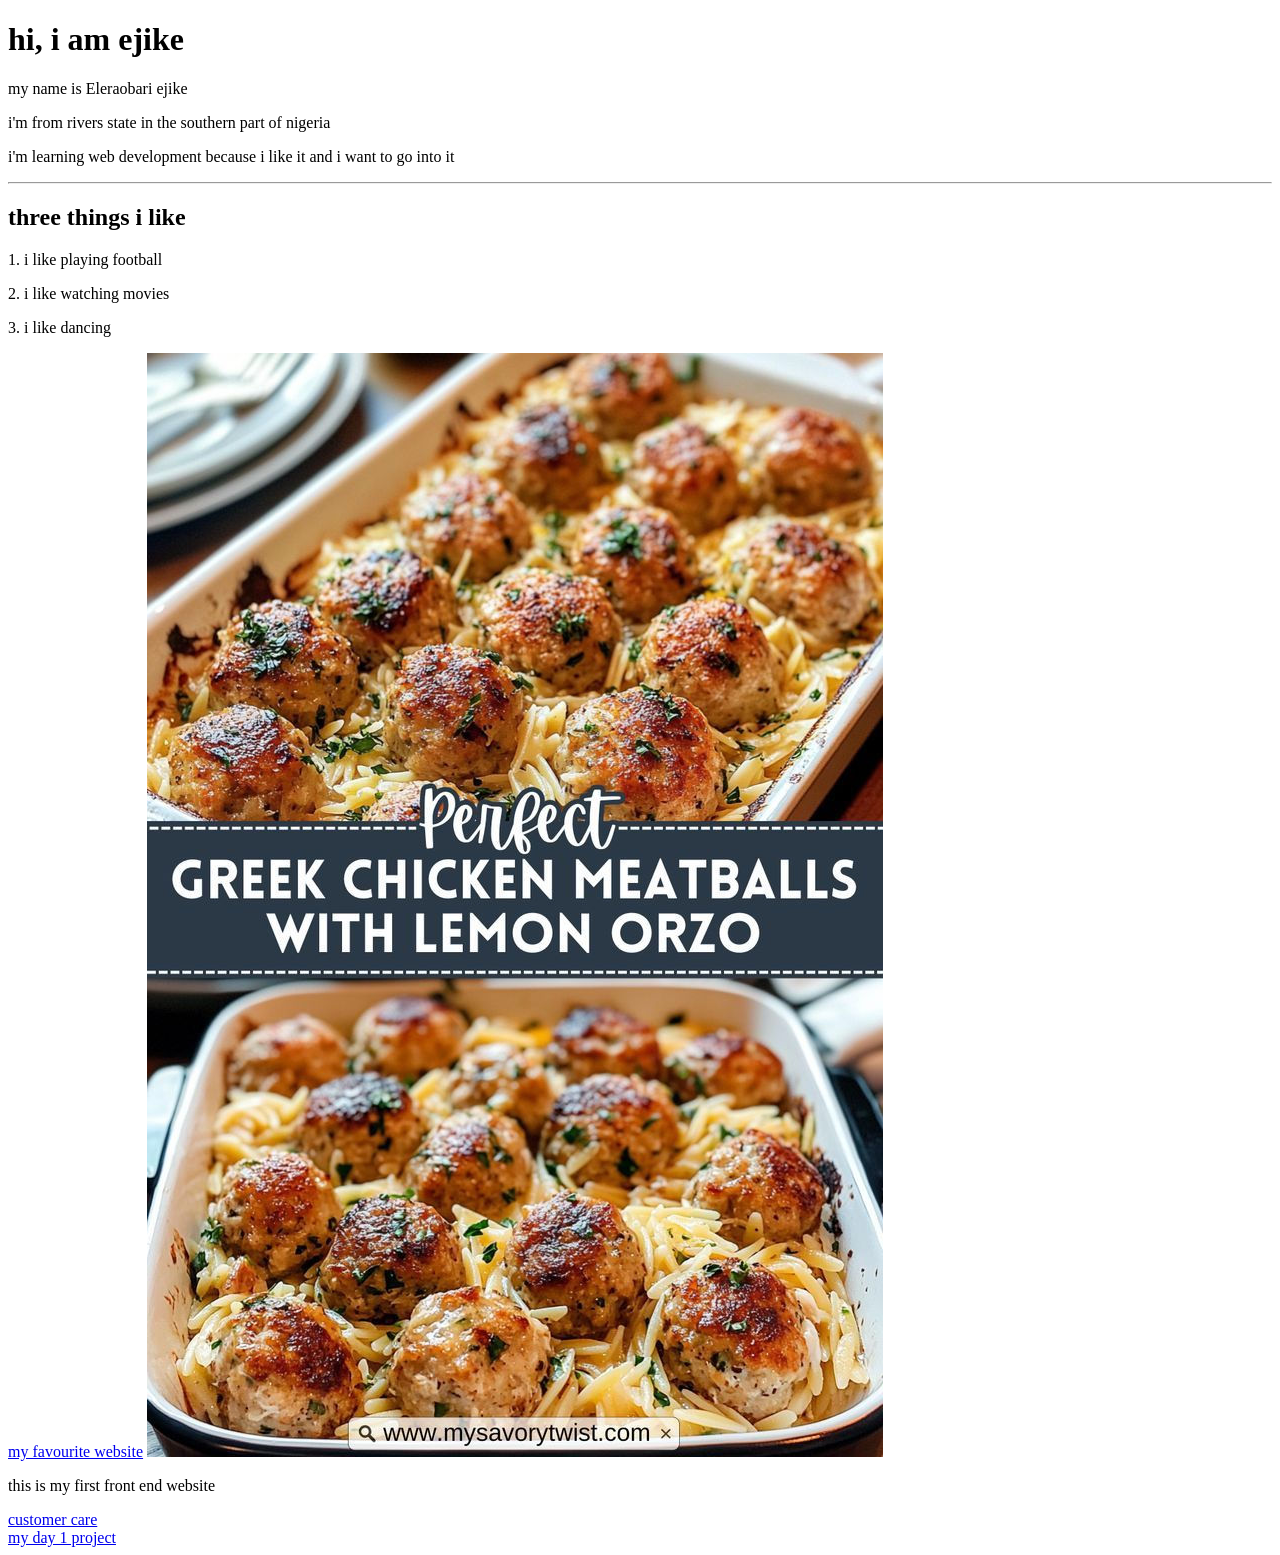
==== index.html @ 10741a06 "i uploaded my day 1 details" ====
<!DOCTYPE html>
<html lang="en">
<head>
    <meta charset="UTF-8">
    <meta name="viewport" content="width=device-width, initial-scale=1.0">
    <title>Ejike</title>
</head>
<body>
    <h1>hi, i am ejike</h1>
    <p>my name is Eleraobari ejike</p>
    <p>i'm from rivers state in the southern part of nigeria</p>
    <p>i'm learning web development because i like it and i want to go into it</p>
    <hr>
    <h2>three things i like</h2>
    <p>1. i like playing football</p>
    <p>2. i like watching movies</p>
    <p>3. i like dancing</p>
    <a href="https://www.sportybet.com/ng/m/">my favourite website</a>
    <img src="This one brought us all to the table.jpg" alt="my best food">

    <p>this is my first front end website</p>
    <a href="https://www.wikipedia.org/">customer care</a>

    <br>
    <a href="day 1.html">my day 1 project</a>
</body>
</html>
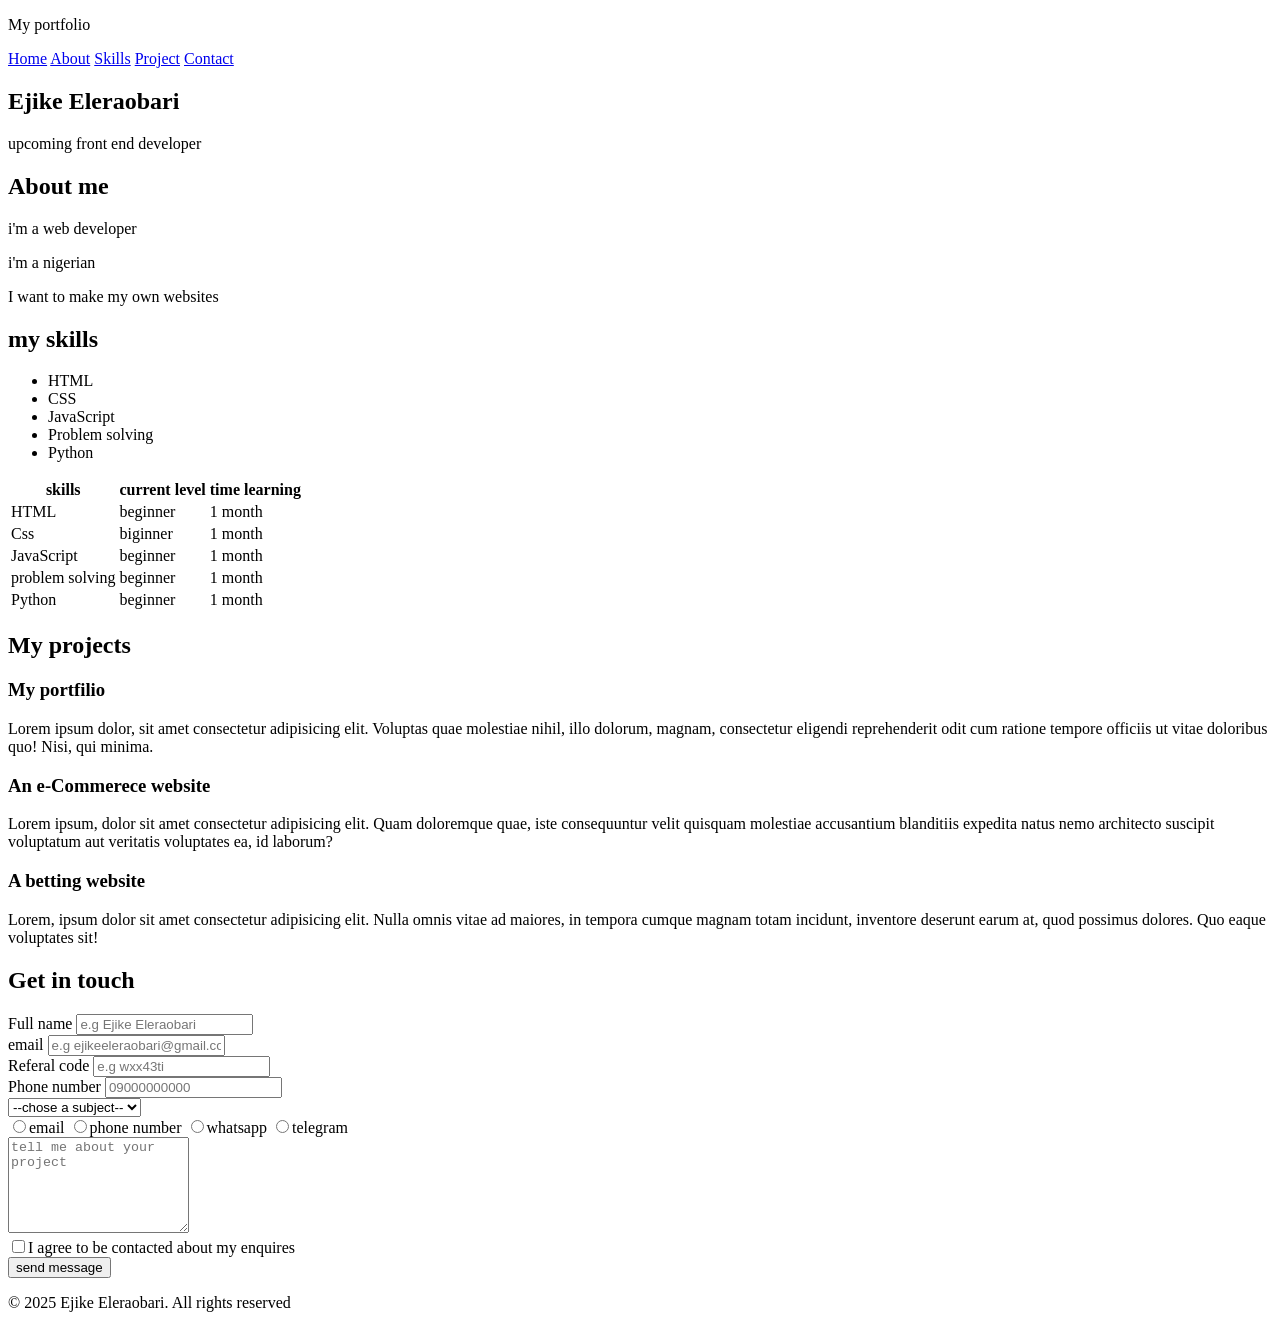
==== commit ad46d881: "add full portfolio details" ====
--- a/index.html
+++ b/index.html
@@ -3,25 +3,143 @@
 <head>
     <meta charset="UTF-8">
     <meta name="viewport" content="width=device-width, initial-scale=1.0">
-    <title>Ejike</title>
+    <title>my portfolio</title>
 </head>
 <body>
-    <h1>hi, i am ejike</h1>
-    <p>my name is Eleraobari ejike</p>
-    <p>i'm from rivers state in the southern part of nigeria</p>
-    <p>i'm learning web development because i like it and i want to go into it</p>
-    <hr>
-    <h2>three things i like</h2>
-    <p>1. i like playing football</p>
-    <p>2. i like watching movies</p>
-    <p>3. i like dancing</p>
-    <a href="https://www.sportybet.com/ng/m/">my favourite website</a>
-    <img src="This one brought us all to the table.jpg" alt="my best food">
+    <header>
+        <p><span>My portfolio</span></p>
+        <nav>
+            <a href="#home">Home</a>
+            <a href="about.html">About</a>
+            <a href="#skills">Skills</a>
+            <a href="#project">Project</a>
+            <a href="#contact">Contact</a>
+        </nav>
+    </header>
 
-    <p>this is my first front end website</p>
-    <a href="https://www.wikipedia.org/">customer care</a>
+    <main>
+        <section id="home">
+            <h1>Ejike Eleraobari</h1>
+            <p>upcoming front end developer</p>
+        </section>
 
-    <br>
-    <a href="day 1.html">my day 1 project</a>
+        <section id="about">
+            <h2>About me</h2>
+            <p>i'm a web developer</p>
+            <p>i'm a nigerian</p>
+            <p>I want to make my own websites</p>
+        </section>
+
+        <section id="skills">
+            <h2>my skills</h2>
+            <ul>
+                <li>HTML</li>
+                <li>CSS</li>
+                <li>JavaScript</li>
+                <li>Problem solving</li>
+                <li>Python</li>
+            </ul>
+            <table>
+                <thead>
+                    <tr>
+                        <th>skills</th>
+                        <th>current level</th>
+                        <th>time learning</th>
+                    </tr>
+                </thead>
+                <tbody>
+                    <tr>
+                        <td>HTML</td>
+                        <td>beginner</td>
+                        <td>1 month</td>
+                    </tr>
+                    <tr>
+                        <td>Css</td>
+                        <td>biginner</td>
+                        <td>1 month</td>
+                    </tr>
+                    <tr>
+                        <td>JavaScript</td>
+                        <td>beginner</td>
+                        <td>1 month</td>
+                    </tr>
+                    <tr>
+                        <td>problem solving</td>
+                        <td>beginner</td>
+                        <td>1 month</td>
+                    </tr>
+                    <tr>
+                        <td>Python</td>
+                        <td>beginner</td>
+                        <td>1 month</td>
+                    </tr>
+                </tbody>
+            </table>
+        </section>
+
+        <section id="project">
+            <h2>My projects</h2>
+            <article>
+                <h3>My portfilio</h3>
+                <p>Lorem ipsum dolor, sit amet consectetur adipisicing elit. Voluptas quae molestiae nihil, illo dolorum, magnam, consectetur eligendi reprehenderit odit cum ratione tempore officiis ut vitae doloribus quo! Nisi, qui minima.</p>
+            </article>
+
+            <article>
+                <h3>An e-Commerece website</h3>
+                <p>Lorem ipsum, dolor sit amet consectetur adipisicing elit. Quam doloremque quae, iste consequuntur velit quisquam molestiae accusantium blanditiis expedita natus nemo architecto suscipit voluptatum aut veritatis voluptates ea, id laborum?</p>
+            </article>
+
+            <article>
+                <h3>A betting website</h3>
+                <p>Lorem, ipsum dolor sit amet consectetur adipisicing elit. Nulla omnis vitae ad maiores, in tempora cumque magnam totam incidunt, inventore deserunt earum at, quod possimus dolores. Quo eaque voluptates sit!</p>
+            </article>
+        </section>
+
+        <section id="contact">
+            <h2>Get in touch</h2>
+            <form id="contact-form">
+                <div class="form group">
+                    <label for="name">Full name</label>
+                    <input type="text" id="name" name="Name" placeholder="e.g Ejike Eleraobari"> <br>
+
+                    <label for="email">email</label>
+                    <input type="email" id="email" name="email" placeholder="e.g ejikeeleraobari@gmail.com"> <br>
+
+                    <label for="referal code">Referal code</label>
+                    <input type="text" id="text" name="text" placeholder="e.g wxx43ti"><br>
+
+                    <label for="phone">Phone number</label>
+                    <input type="tel" id="phone" name="phone" placeholder="09000000000" pattern="[0-9]{11}"> <br>
+
+                    <select name="subject" id="subject">
+                        <option value="">--chose a subject--</option>
+                        <option value="general">general inquiry</option>
+                        <option value="project">project work</option>
+                        <option value="job">job opportunities</option>
+                    </select><br>
+
+                    <label><input type="radio" name="contact-method" value="email">email</label>
+                    <label><input type="radio" name="contact-method" value="phone">phone number</label>
+                    <label><input type="radio" name="contact-method" value="whatsapp">whatsapp</label>
+                    <label><input type="radio" name="contact-method" value="telegram">telegram</label><br>
+
+                    <textarea name="message" id="message" rows="6" placeholder="tell me about your project"></textarea><br>
+
+                    <label><input type="checkbox" name="terms" value="agreed required">I agree to be contacted about my enquires</label><br>
+
+                    <button type="submit">send message</button>
+
+                    
+
+                </div>
+            </form>
+        </section>
+    </main>
+
+    <footer>
+        <p>&copy; 2025 Ejike Eleraobari. All rights reserved</p>
+    </footer>
+    
+    
 </body>
 </html>
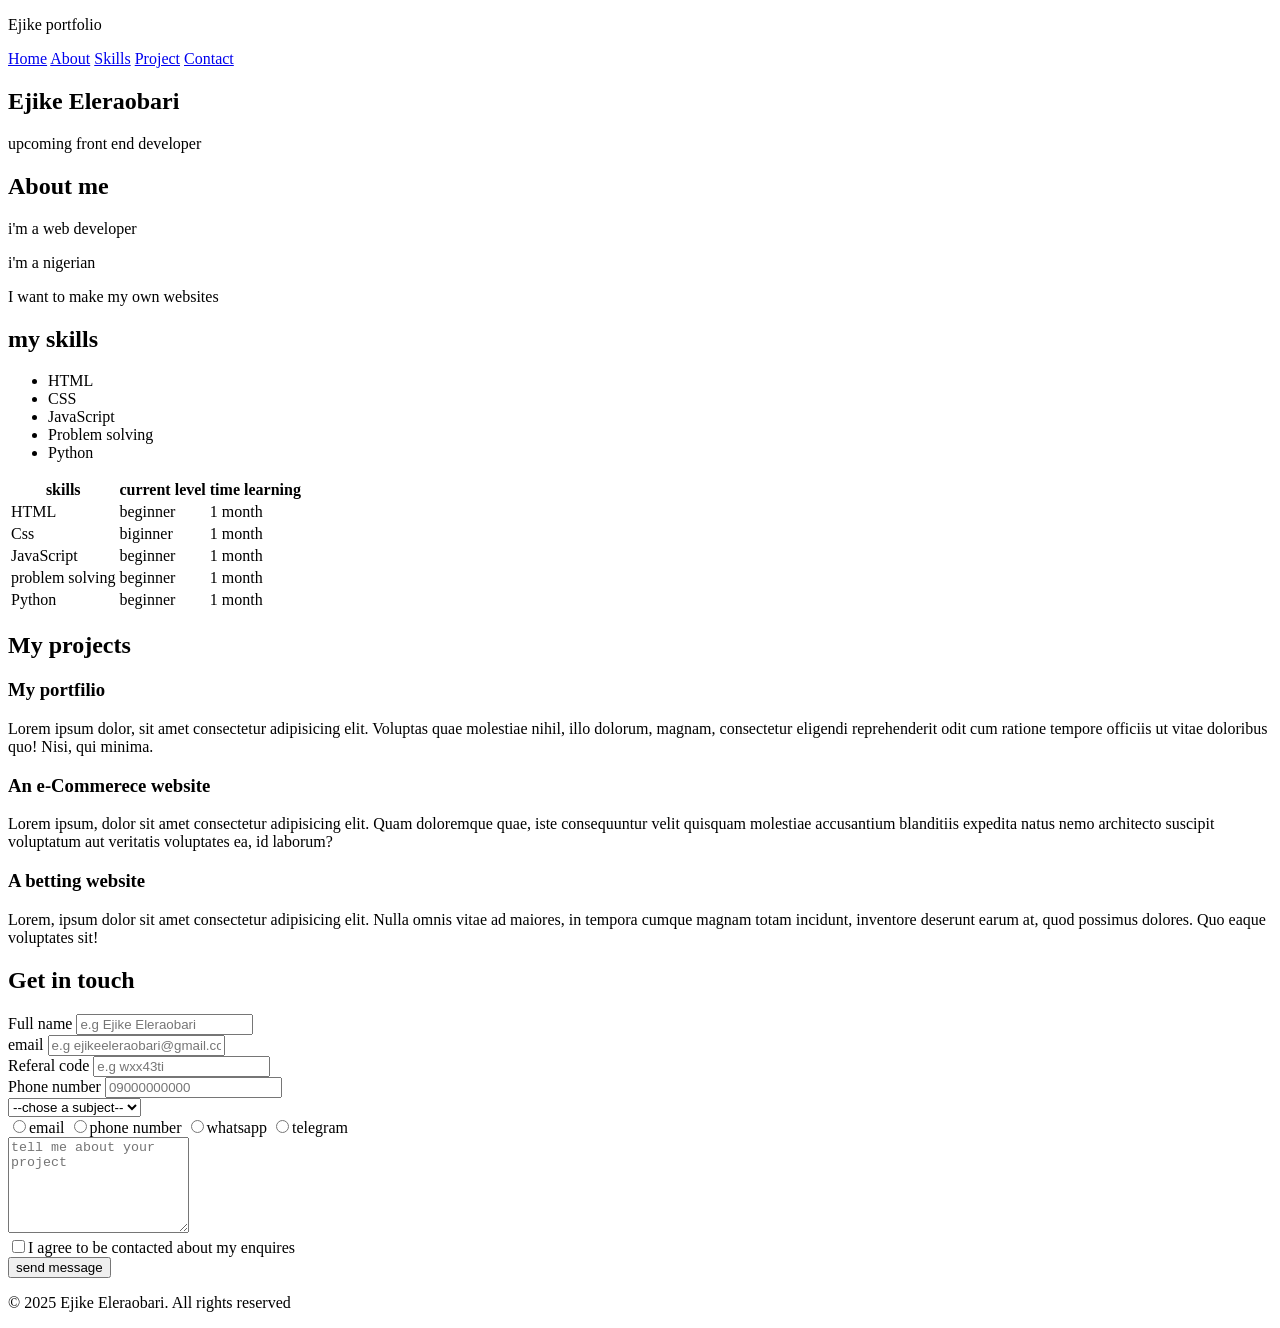
==== commit fff04829: "change my to Ejike" ====
--- a/index.html
+++ b/index.html
@@ -7,7 +7,7 @@
 </head>
 <body>
     <header>
-        <p><span>My portfolio</span></p>
+        <p><span>Ejike portfolio</span></p>
         <nav>
             <a href="#home">Home</a>
             <a href="about.html">About</a>
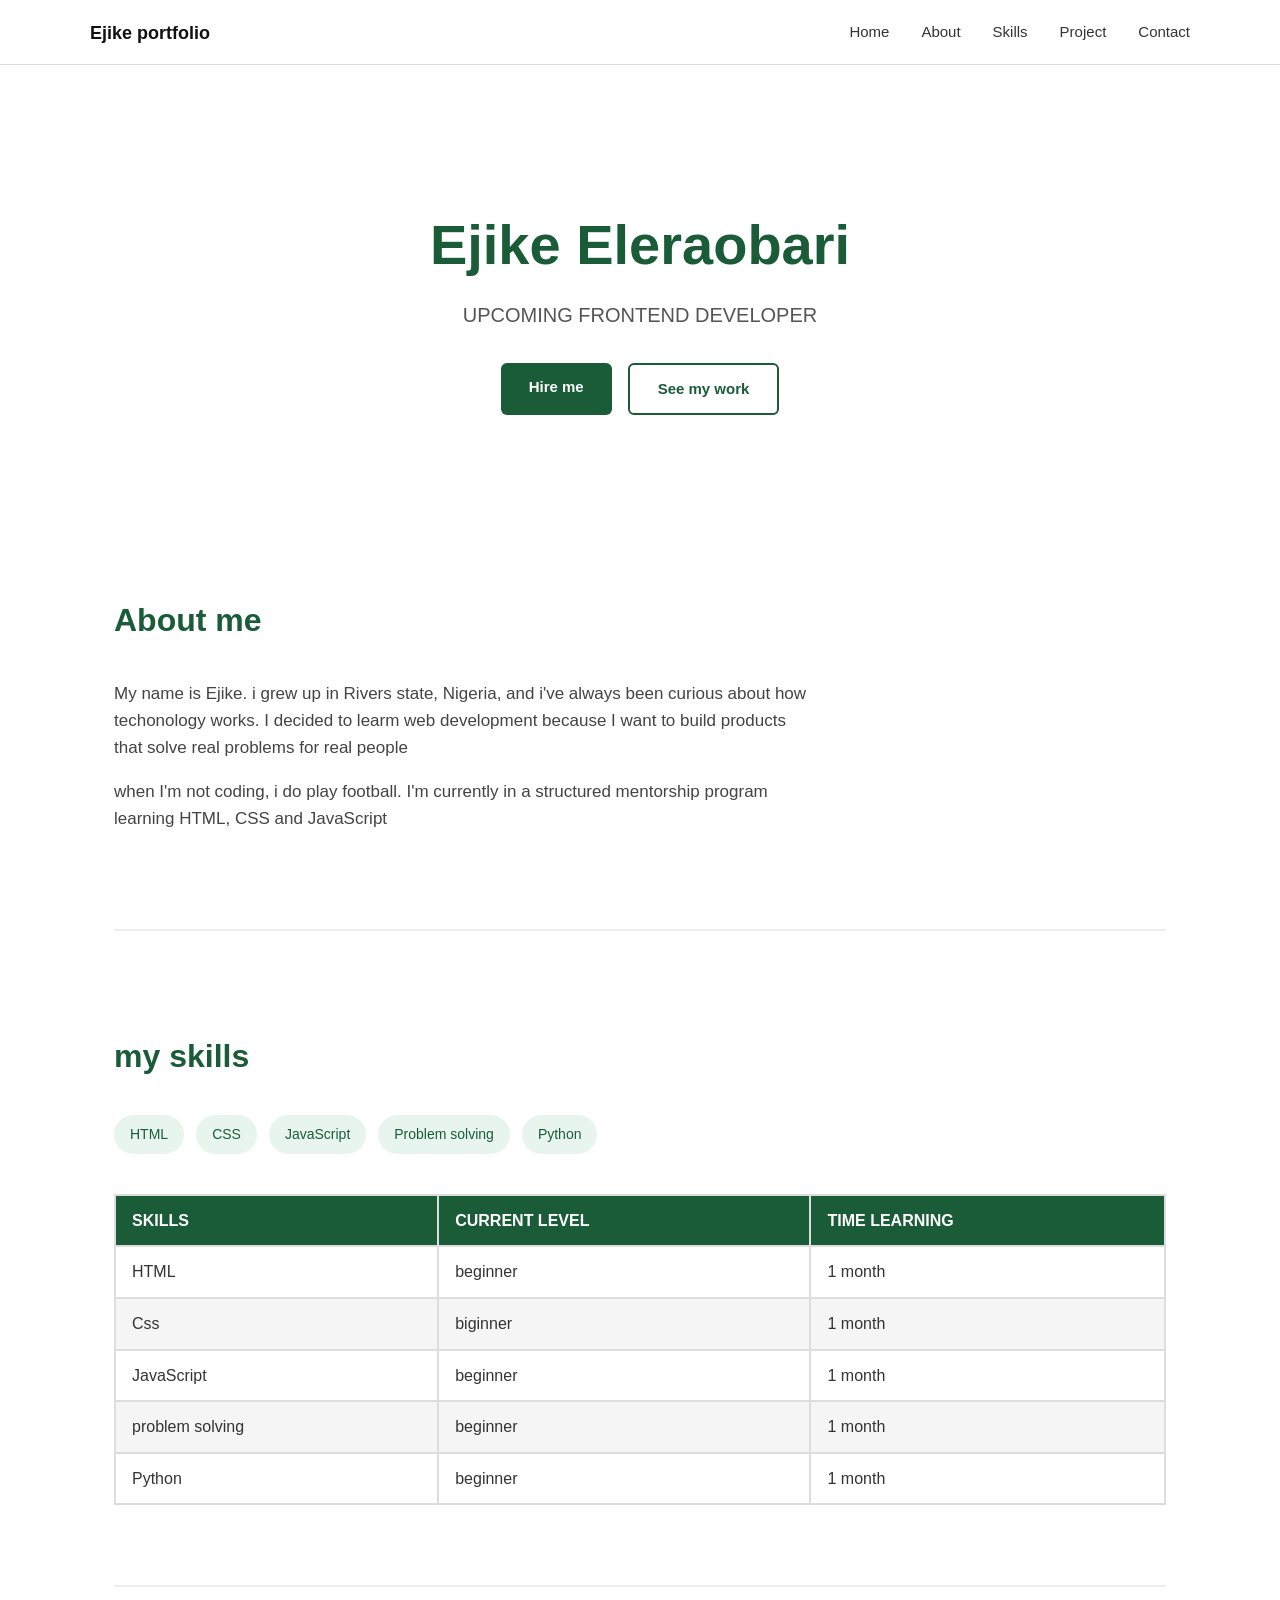
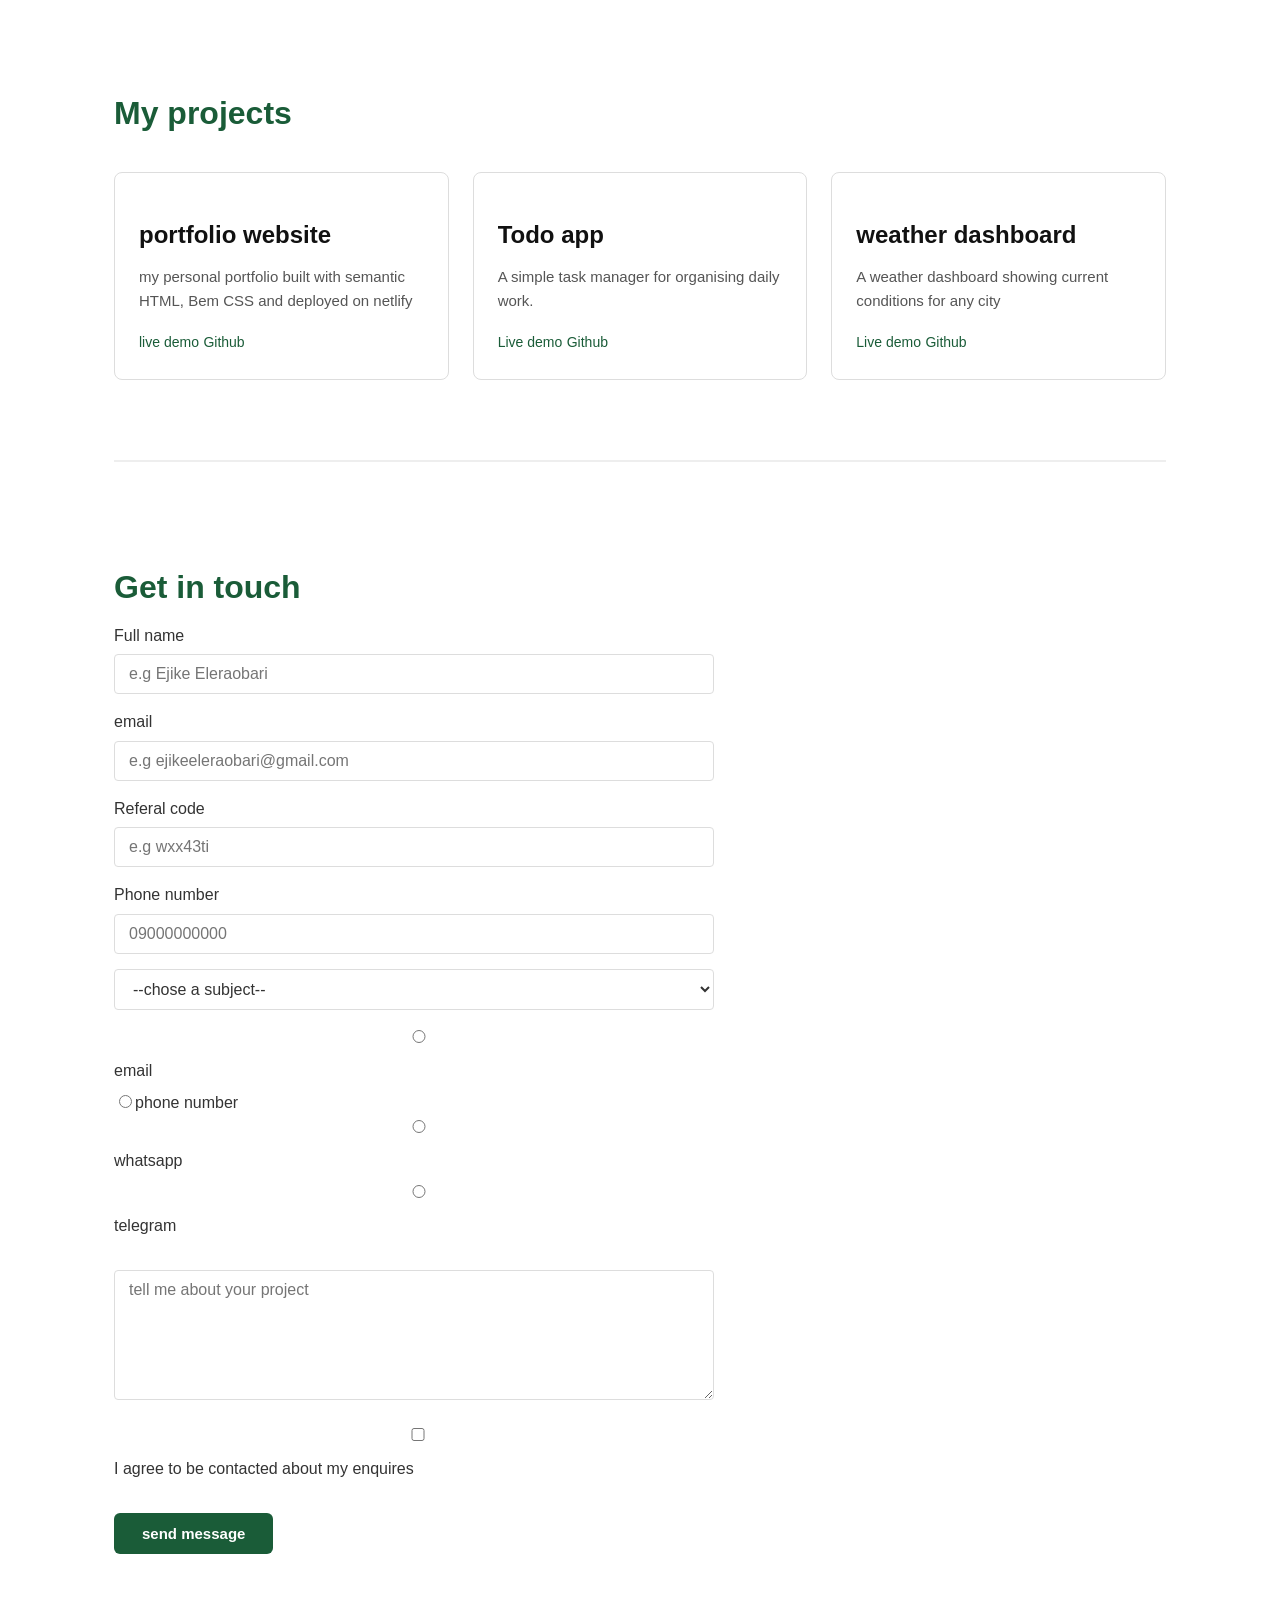
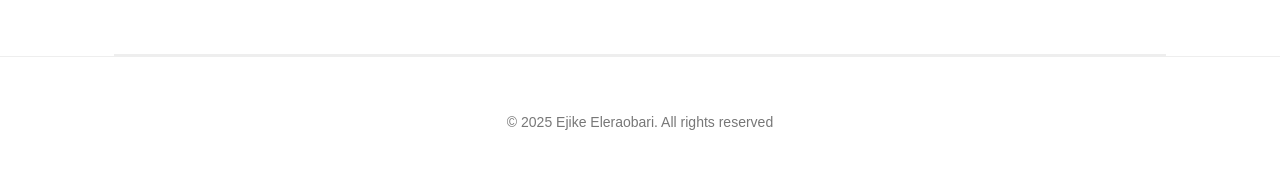
==== commit 72c84da8: "style portfolio" ====
--- a/index.html
+++ b/index.html
@@ -4,42 +4,53 @@
     <meta charset="UTF-8">
     <meta name="viewport" content="width=device-width, initial-scale=1.0">
     <title>my portfolio</title>
+    <link rel="stylesheet" href="styles.css">
 </head>
 <body>
-    <header>
-        <p><span>Ejike portfolio</span></p>
-        <nav>
-            <a href="#home">Home</a>
-            <a href="about.html">About</a>
-            <a href="#skills">Skills</a>
-            <a href="#project">Project</a>
-            <a href="#contact">Contact</a>
-        </nav>
+    <header class="header">
+        <div class="header_container">
+           <p id="header" class="header_logo">Ejike portfolio</p>
+           <nav class="nav">
+              <a href="#home" class="nav_link">Home</a>
+              <a href="#about" class="nav_link">About</a>
+              <a href="#skills" class="nav_link">Skills</a>
+              <a href="#project" class="nav_link">Project</a>
+              <a href="#contact" class="nav_link">Contact</a>
+           </nav>
+        </div>
     </header>
 
-    <main>
-        <section id="home">
-            <h1>Ejike Eleraobari</h1>
-            <p>upcoming front end developer</p>
+    <main class="main">
+        <!-- hero section -->
+        <section id="home" class="hero">
+            <h1 class="hero_title">Ejike Eleraobari</h1>
+            <p class="hero_subtitle">upcoming frontend developer</p>
+            <div class="hero_action">
+                <a href="#contact" class="button button--primary">Hire me</a>
+                <a href="#project" class="button button--secondary">See my work</a>
+            </div>
         </section>
 
-        <section id="about">
-            <h2>About me</h2>
-            <p>i'm a web developer</p>
-            <p>i'm a nigerian</p>
-            <p>I want to make my own websites</p>
+        <!-- about section -->
+        <section id="about" class="section">
+            <h2 class="section_title">About me</h2>
+            <div class="about_content">
+                <p class="about_text">My name is Ejike. i grew up in Rivers state, Nigeria, and i've always been curious about how techonology works. I decided to learm web development because I want to build products that solve real problems for real people</p>
+                <p class="about_text">when I'm not coding, i do play football. I'm currently in a structured mentorship program learning HTML, CSS and JavaScript</p>
+            </div>
         </section>
 
-        <section id="skills">
-            <h2>my skills</h2>
-            <ul>
-                <li>HTML</li>
-                <li>CSS</li>
-                <li>JavaScript</li>
-                <li>Problem solving</li>
-                <li>Python</li>
+        <!-- skills -->
+        <section id="skills" class="section">
+            <h2 class="section_title">my skills</h2>
+            <ul class="skills_list">
+                <li class="skill_item">HTML</li>
+                <li class="skill_item">CSS</li>
+                <li class="skill_item">JavaScript</li>
+                <li class="skill_item">Problem solving</li>
+                <li class="skill_item">Python</li>
             </ul>
-            <table>
+            <table class="skill_table">
                 <thead>
                     <tr>
                         <th>skills</th>
@@ -77,67 +88,90 @@
             </table>
         </section>
 
-        <section id="project">
-            <h2>My projects</h2>
-            <article>
-                <h3>My portfilio</h3>
-                <p>Lorem ipsum dolor, sit amet consectetur adipisicing elit. Voluptas quae molestiae nihil, illo dolorum, magnam, consectetur eligendi reprehenderit odit cum ratione tempore officiis ut vitae doloribus quo! Nisi, qui minima.</p>
-            </article>
+        <!-- project section -->
+        <section id="project" class="section">
 
-            <article>
-                <h3>An e-Commerece website</h3>
-                <p>Lorem ipsum, dolor sit amet consectetur adipisicing elit. Quam doloremque quae, iste consequuntur velit quisquam molestiae accusantium blanditiis expedita natus nemo architecto suscipit voluptatum aut veritatis voluptates ea, id laborum?</p>
-            </article>
+            <h2 class="section_title">My projects</h2>
+            <div class="project_grid">
+                <article class="project-card">
+                    <h3 class="project-title">portfolio website</h3>
+                    <p class="project-card_description">my personal portfolio built with semantic HTML, Bem CSS and deployed on netlify</p>
+                    <div class="project-card_actions">
+                        <a href="#" class="project-card_link">live demo</a>
+                        <a href="#" class="project-card_link project-card_link--github">Github</a>
+                    </div>
+                </article>
 
-            <article>
-                <h3>A betting website</h3>
-                <p>Lorem, ipsum dolor sit amet consectetur adipisicing elit. Nulla omnis vitae ad maiores, in tempora cumque magnam totam incidunt, inventore deserunt earum at, quod possimus dolores. Quo eaque voluptates sit!</p>
-            </article>
+                <article class="project-card">
+                    <h3 class="project-title">Todo app</h3>
+                    <p class="project-card_description">A simple task manager for organising daily work.</p>
+                    <div class="project-card_actions">
+                        <a href="#" class="project-card_link">Live demo</a>
+                        <a href="#" class="project-card_link project-card_link--github">Github</a>
+                    </div>
+                </article>
+
+                <article class="project-card">
+                    <h3 class="project-title">weather dashboard</h3>
+                    <p class="project-card_description">A weather dashboard showing current conditions for any city</p>
+                    <div class="project-card_actions">
+                        <a href="#" class="project-card_link">Live demo</a>
+                        <a href="#" class="project-card_link project-card_link--github">Github</a>
+                    </div>
+                </article>
+
+
+            </div>
+            
         </section>
 
-        <section id="contact">
-            <h2>Get in touch</h2>
-            <form id="contact-form">
-                <div class="form group">
-                    <label for="name">Full name</label>
-                    <input type="text" id="name" name="Name" placeholder="e.g Ejike Eleraobari"> <br>
+        <!-- contact section -->
+        <section id="contact" class="section">
+            <h2 class="contact-title">Get in touch</h2>
+            <div class="contact_wrapper">
+                <form id="contact-form" class="contact-form">
+                <div class="form-group">
+                    <label for="name" class="form-group_label">Full name</label>
+                    <input class="form-group_input" type="text" id="name" name="Name" placeholder="e.g Ejike Eleraobari"> <br>
 
-                    <label for="email">email</label>
-                    <input type="email" id="email" name="email" placeholder="e.g ejikeeleraobari@gmail.com"> <br>
+                    <label for="email" class="form-group_label">email</label>
+                    <input class="form-group_input" type="email" id="email" name="email" placeholder="e.g ejikeeleraobari@gmail.com"> <br>
 
-                    <label for="referal code">Referal code</label>
-                    <input type="text" id="text" name="text" placeholder="e.g wxx43ti"><br>
+                    <label for="referal code" class="form-group_label">Referal code</label>
+                    <input class="form-group_input" type="text" id="text" name="text" placeholder="e.g wxx43ti"><br>
 
-                    <label for="phone">Phone number</label>
-                    <input type="tel" id="phone" name="phone" placeholder="09000000000" pattern="[0-9]{11}"> <br>
+                    <label for="phone" class="form-group_label">Phone number</label>
+                    <input class="form-group_input" type="tel" id="phone" name="phone" placeholder="09000000000" pattern="[0-9]{11}"> <br>
 
-                    <select name="subject" id="subject">
+                    <select class="form-group_input" name="subject" id="subject">
                         <option value="">--chose a subject--</option>
                         <option value="general">general inquiry</option>
                         <option value="project">project work</option>
                         <option value="job">job opportunities</option>
                     </select><br>
 
-                    <label><input type="radio" name="contact-method" value="email">email</label>
+                    <label class="form-group_label"><input class="form-group_input" type="radio" name="contact-method" value="email">email</label>
                     <label><input type="radio" name="contact-method" value="phone">phone number</label>
-                    <label><input type="radio" name="contact-method" value="whatsapp">whatsapp</label>
-                    <label><input type="radio" name="contact-method" value="telegram">telegram</label><br>
+                    <label class="form-group_label"><input class="form-group_input" type="radio" name="contact-method" value="whatsapp">whatsapp</label>
+                    <label class="form-group_label"><input class="form-group_input" type="radio" name="contact-method" value="telegram">telegram</label><br>
 
-                    <textarea name="message" id="message" rows="6" placeholder="tell me about your project"></textarea><br>
+                    <textarea class="form-group_input" name="message" id="message" rows="6" placeholder="tell me about your project"></textarea><br>
 
-                    <label><input type="checkbox" name="terms" value="agreed required">I agree to be contacted about my enquires</label><br>
+                    <label class="form-group_label"><input class="form-group_input" type="checkbox" name="terms" value="agreed required">I agree to be contacted about my enquires</label><br>
 
-                    <button type="submit">send message</button>
+                    <button class="button button--primary" type="submit">send message</button>
 
                     
 
                 </div>
             </form>
+            </div>
         </section>
     </main>
 
-    <footer>
-        <p>&copy; 2025 Ejike Eleraobari. All rights reserved</p>
+    <!-- footer -->
+    <footer class="footer">
+        <p class="footer_copyright">&copy; 2025 Ejike Eleraobari. All rights reserved</p>
     </footer>
     
     
--- a/styles.css
+++ b/styles.css
@@ -0,0 +1,307 @@
+*, *::before, *::after{
+    box-sizing: border-box;
+}
+body{
+    font-family: sans-serif;
+    font-size: 16px;
+    line-height: 1.6;
+    color: #333333;
+    background-color: #ffffff;
+    margin: 0px;
+    padding: 0px;
+}
+
+/* typography */
+
+h1, h2, h3 {
+    font-weight: 700;
+    line-height: 1.2;
+    color: #111111;
+    margin-bottom: 16px;
+}
+
+h1 { font-size: 48px; }
+h2 { font-size: 32px; }
+h3 { font-size: 24px; }
+
+p{
+    margin-bottom: 16px;
+}
+
+a{
+    color: #1a5c38;
+    text-decoration: none;
+}
+
+a:hover {
+    text-decoration: underline;
+}
+
+
+.header {
+    background-color: #ffffff;
+    border-bottom: 1px solid #dddddd;
+    padding: 0 24px;
+    position: sticky;
+    top: 0;
+}
+
+.header_container {
+    max-width: 1100px;
+    margin: 0 auto;
+    display: flex;
+    justify-content: space-between;
+    align-items: center;
+    height: 64px;
+}
+
+.header_logo {
+    font-weight: 700;
+    font-size: 18px;
+    color: #111111;
+}
+
+.nav {
+    display: flex;
+    gap: 32px;
+}
+
+.nav_link {
+    color: #333333;
+    text-decoration: none;
+    font-weight: 500;
+    font-size: 15px;
+}
+
+.nav_link:hover {
+    color: #1a5c38;
+}
+
+/* main */
+
+
+.main {
+    max-width: 1100px;
+    margin: 0 auto;
+    padding: 0 24px;
+}
+
+/* HERO SECTION */
+
+.hero {
+    padding: 100px 0 80px;
+    text-align: center;
+}
+
+.hero_title {
+    font-size: 56px;
+    color: #1a5c38;
+    margin-bottom: 12px;
+}
+
+.hero_subtitle {
+    font-size: 20px;
+    color: #555555;
+    margin-bottom: 32px;
+    text-transform: uppercase;
+}
+
+.hero_action {
+    display: flex;
+    justify-content: center;
+    gap: 16px;
+}
+
+/* buttons */
+
+.button {
+    display: inline-block;
+    padding: 12px 28px;
+    border-radius: 6px;
+    font-weight: 600;
+    font-size: 15px;
+    text-decoration: none;
+    cursor: pointer;
+    border: none;
+    transition: background-color 0.2s;
+}
+
+.button--primary {
+    background-color: #1a5c38;
+    color: #ffffff;
+}
+
+.button--primary:hover {
+    background-color: #144a2d;
+    text-decoration: none;
+}
+
+.button--secondary {
+    background-color: transparent;
+    color: #1a5c38;
+    border: 2px solid #1a5c38;
+}
+
+.button--secondary:hover {
+    background-color: #e8f5ee;
+    text-decoration: none;
+}
+
+/* section */
+
+.section{
+    padding: 80px 0;
+    border-bottom: 2px solid #eeeeee;
+}
+
+.section_title {
+    margin-bottom: 40px;
+    color: #1a5c38;
+}
+
+/* about section */
+
+.about_content {
+    max-width: 700px;
+}
+
+.about_text {
+    font-size: 17px;
+    color: #444444;
+}
+
+/* skills section */
+
+.skills_list {
+    list-style: none;
+    padding: 0;
+    display: flex;
+    flex-wrap: wrap;
+    gap: 12px;
+    margin-bottom: 40px;
+}
+
+.skill_item {
+    background-color: #e8f5ee;
+    color: #1a5c38;
+    padding: 8px 16px;
+    border-radius: 20px;
+    font-weight: 500;
+    font-size: 14px;
+}
+
+.skill_table {
+    width: 100%;
+    border-collapse: collapse;
+}
+
+.skill_table th,
+.skill_table td {
+    border: 2px solid #dddddd;
+    padding: 12px 16px;
+    text-align: left;
+}
+
+.skill_table th {
+    background-color: #1a5c38;
+    color: #ffffff;
+    text-transform: uppercase;
+}
+
+.skill_table tr:nth-child(even) {
+    background-color: #f5f5f5;
+}
+
+
+/* project section */
+
+
+.project_grid {
+    display: grid;
+    grid-template-columns: repeat(3, 1fr);
+    gap: 24px;
+}
+
+.project-card {
+    background-color: #ffffff;
+    border: 1px solid #dddddd;
+    border-radius: 8px;
+    padding: 24px;
+    transition: box-shadow 0.2s;
+}
+
+
+.project-card:hover {
+    box-shadow: 0 4px 30px rgba(0, 0, 0, 0.08); 
+}
+
+.project-title {
+    margin-bottom: 8px;
+}
+
+.project-card_description {
+    color: #555555;
+    font-size: 15px;
+    margin-bottom: 16px;
+}
+
+.project-card_action {
+    display: flex;
+    gap: 12px;
+}
+
+.project-card_link {
+    font-size: 14px;
+    font-weight: 500;
+    color: #1a5c38;
+}
+
+/* contact section */
+
+
+.contact-title {
+    color: #1a5c38;
+}
+
+.contact_wrapper {
+    max-width: 600px;
+}
+
+.form-group {
+    margin-bottom: 20px;
+}
+
+.form-group_label {
+    display: block;
+    font-weight: 500;
+    margin-bottom: 6px;
+    color: #333333;
+}
+
+.form-group_input {
+    width: 100%;
+    padding: 10px 14px;
+    border: 1px solid #dddddd;
+    border-radius: 4px;
+    font-family: inherit;
+    font-size: 16px;
+    color: #333333;
+    background-color: #ffffff;
+    margin-bottom: 15px;
+}
+
+.form-group_input:focus {
+    outline: none;
+    border-color: #1a5c38;
+    box-shadow: 0 0 0 3px rgba(26, 92, 56, 0.1);
+}
+
+/* footer */
+
+.footer {
+    padding: 40px 24px;
+    text-align: center;
+    border-top: 1px solid #eeeeee;
+    color: #777777;
+    font-size: 14px;
+}
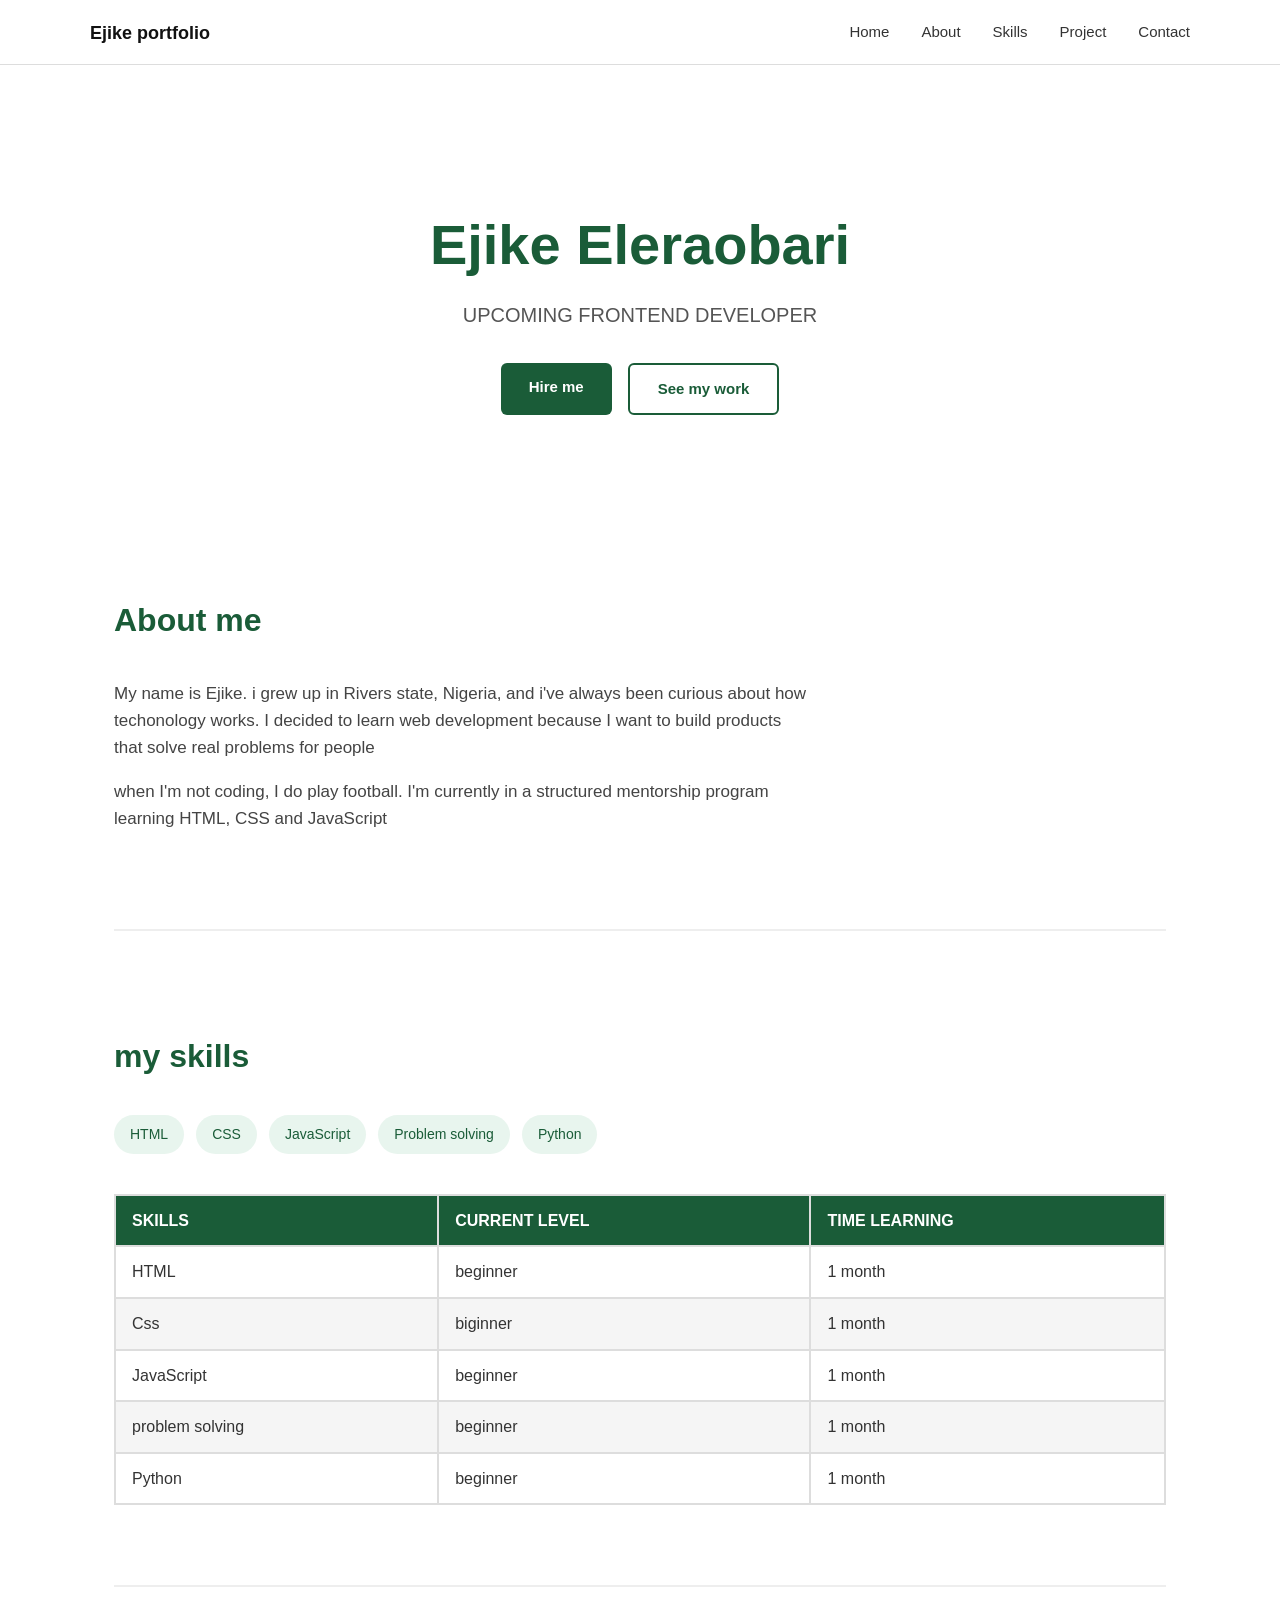
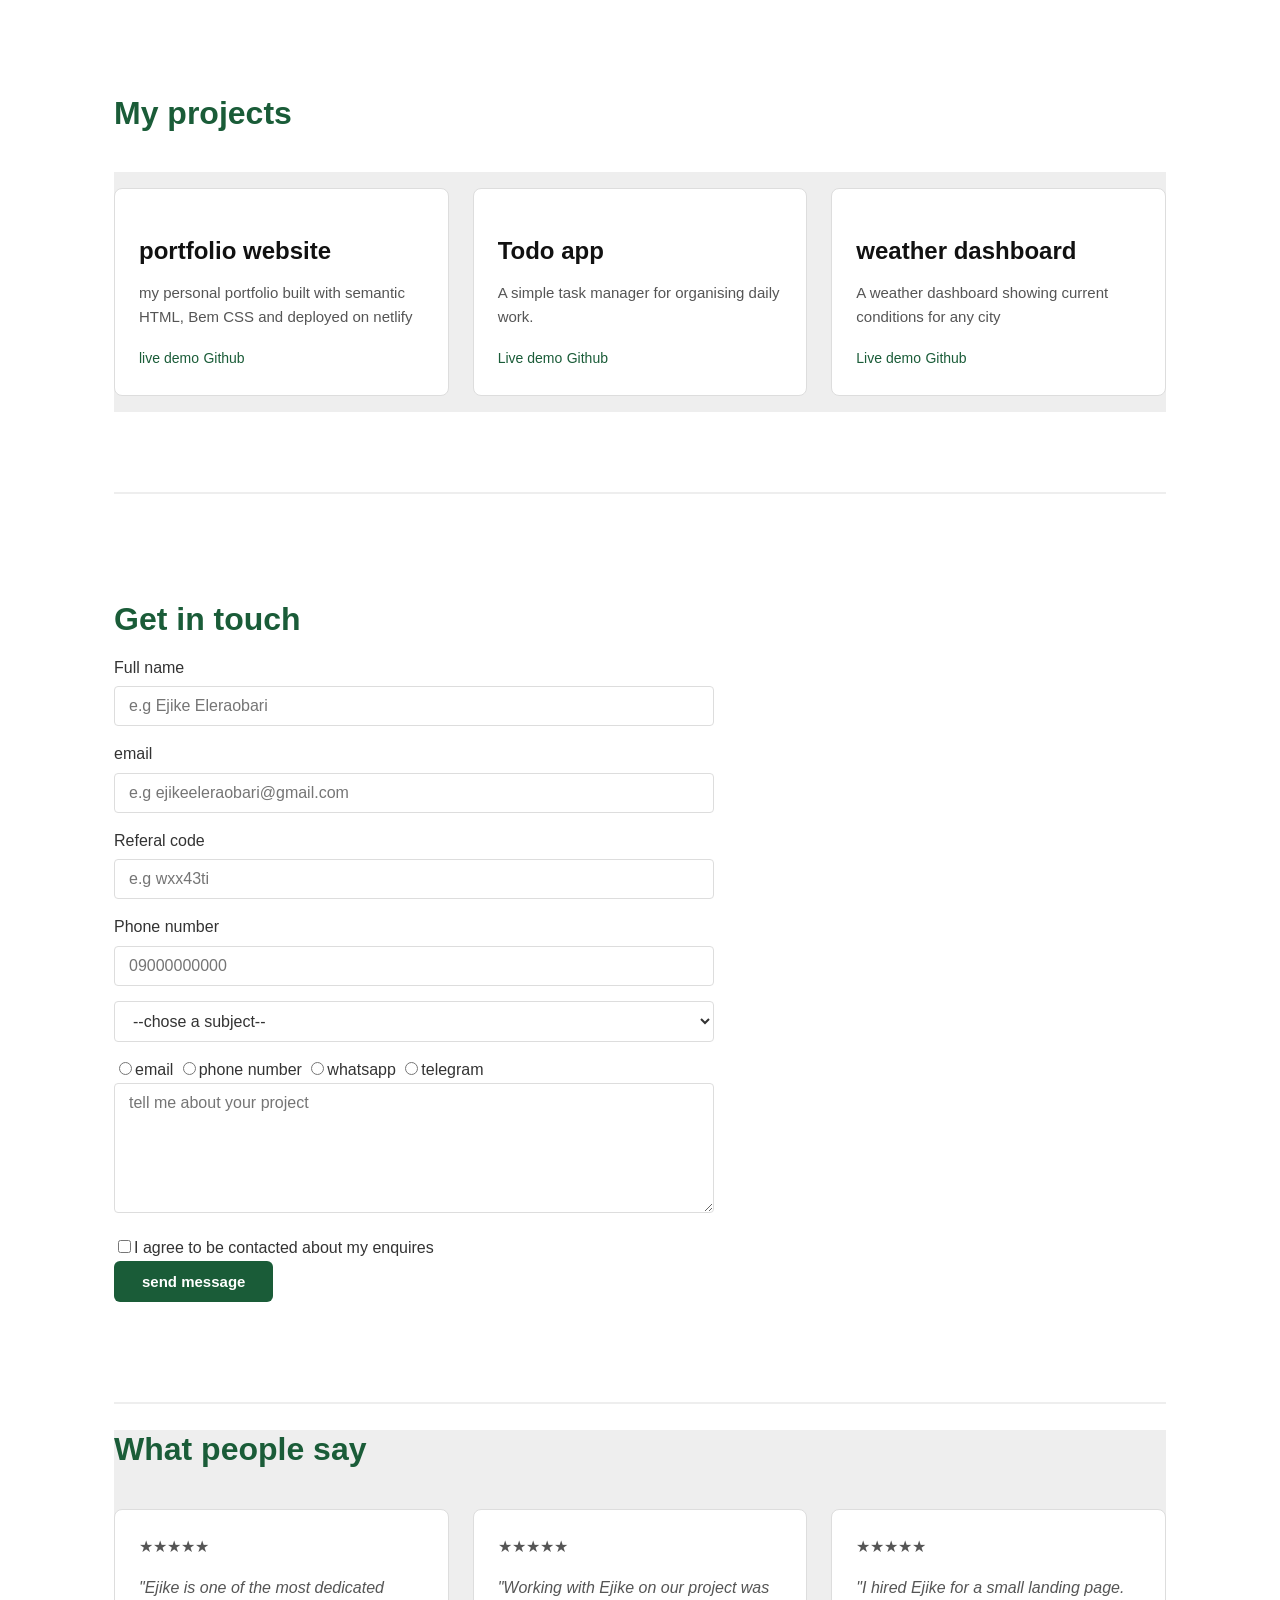
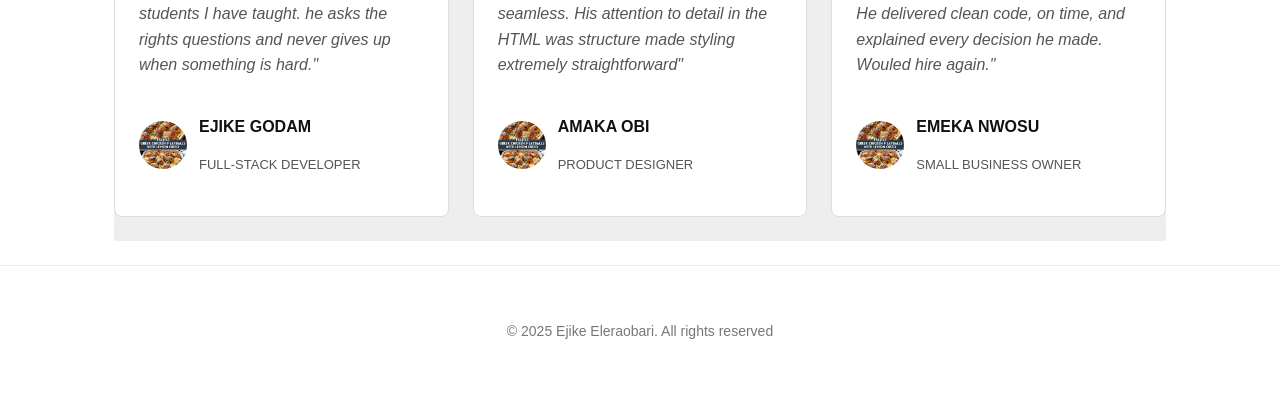
==== commit 56948969: "add testimonial section" ====
--- a/index.html
+++ b/index.html
@@ -35,8 +35,8 @@
         <section id="about" class="section">
             <h2 class="section_title">About me</h2>
             <div class="about_content">
-                <p class="about_text">My name is Ejike. i grew up in Rivers state, Nigeria, and i've always been curious about how techonology works. I decided to learm web development because I want to build products that solve real problems for real people</p>
-                <p class="about_text">when I'm not coding, i do play football. I'm currently in a structured mentorship program learning HTML, CSS and JavaScript</p>
+                <p class="about_text">My name is Ejike. i grew up in Rivers state, Nigeria, and i've always been curious about how techonology works. I decided to learn web development because I want to build products that solve real problems for people</p>
+                <p class="about_text">when I'm not coding, I do play football. I'm currently in a structured mentorship program learning HTML, CSS and JavaScript</p>
             </div>
         </section>
 
@@ -150,14 +150,16 @@
                         <option value="job">job opportunities</option>
                     </select><br>
 
-                    <label class="form-group_label"><input class="form-group_input" type="radio" name="contact-method" value="email">email</label>
-                    <label><input type="radio" name="contact-method" value="phone">phone number</label>
-                    <label class="form-group_label"><input class="form-group_input" type="radio" name="contact-method" value="whatsapp">whatsapp</label>
-                    <label class="form-group_label"><input class="form-group_input" type="radio" name="contact-method" value="telegram">telegram</label><br>
+                    
+                    <label class="form-group_radio"><input type="radio" name="contact-method" value="email">email</label>
+                    <label class="form-group_radio"><input type="radio" name="contact-method" value="phone">phone number</label>
+                    <label class="form-group_radio"><input type="radio" name="contact-method" value="whatsapp">whatsapp</label>
+                    <label class="form-group_radio"><input type="radio" name="contact-method" value="telegram">telegram</label><br>
+                    
 
                     <textarea class="form-group_input" name="message" id="message" rows="6" placeholder="tell me about your project"></textarea><br>
 
-                    <label class="form-group_label"><input class="form-group_input" type="checkbox" name="terms" value="agreed required">I agree to be contacted about my enquires</label><br>
+                    <label><input type="checkbox" name="terms" value="agreed required">I agree to be contacted about my enquires</label><br>
 
                     <button class="button button--primary" type="submit">send message</button>
 
@@ -167,6 +169,54 @@
             </form>
             </div>
         </section>
+
+        <!-- testimonial section -->
+
+        <section id="testimonial" class="testimonial_section">
+            <h2 class="section_title">What people say</h2>
+            <div class="testimonial_grid">
+
+                <div class="testimonial-card">
+                    <div class="testimonial-card_stars">★★★★★</div>
+                    <p class="testimonial-card_quote">"Ejike is one of the most dedicated students I have taught. he asks the rights questions and never gives up when something is hard."</p>
+                    <div class="testimonial-card_author">
+                        <img class="testimonial-card_image" src="This one brought us all to the table.jpg" alt="photo">
+                        <div>
+                           <p class="testimonial-card_name">EJIKE GODAM</p>
+                           <p class="testimonial-card_role">FULL-STACK DEVELOPER</p>
+                        </div>
+                    </div>
+                
+                </div> 
+                
+                <div class="testimonial-card">
+                    <div class="testimonial-card_stars">★★★★★</div>
+                    <p class="testimonial-card_quote">"Working with Ejike on our project was seamless. His attention to detail in the HTML was structure made styling extremely straightforward"</p>
+                    <div class="testimonial-card_author">
+                        <img class="testimonial-card_image" src="This one brought us all to the table.jpg" alt="photo">
+                        <div>
+                           <p class="testimonial-card_name">AMAKA OBI</p>
+                           <p class="testimonial-card_role">PRODUCT DESIGNER</p>
+                        </div>
+                    </div>
+                </div>
+
+                <div class="testimonial-card">
+                    <div class="testimonial-card_stars">★★★★★</div>
+                    <p class="testimonial-card_quote">"I hired Ejike for a small landing page. He delivered clean code, on time, and explained every decision he made. Wouled hire again."</p>
+                    <div class="testimonial-card_author">
+                        <img class="testimonial-card_image" src="This one brought us all to the table.jpg" alt="photo">
+                        <div>
+                           <p class="testimonial-card_name">EMEKA NWOSU</p>
+                           <P class="testimonial-card_role">SMALL BUSINESS OWNER</P>
+                        </div>
+                    </div>
+                </div>
+
+
+            </div>
+        </section>
+
     </main>
 
     <!-- footer -->
--- a/styles.css
+++ b/styles.css
@@ -220,12 +220,14 @@
     display: grid;
     grid-template-columns: repeat(3, 1fr);
     gap: 24px;
+    background-color: #eeeeee;
 }
 
 .project-card {
     background-color: #ffffff;
     border: 1px solid #dddddd;
     border-radius: 8px;
+    margin: 16px 0;
     padding: 24px;
     transition: box-shadow 0.2s;
 }
@@ -296,6 +298,61 @@
     box-shadow: 0 0 0 3px rgba(26, 92, 56, 0.1);
 }
 
+/* TESTIMONIAL SECTION */
+
+.testimonial_section {
+    background-color: #eeeeee;
+}
+.testimonial_grid {
+    display: grid;
+    grid-template-columns: repeat(3, 1fr);
+    gap: 24px;
+    margin-bottom: 24px;
+}
+
+.testimonial-card {
+    background-color: #ffffff;
+    color: #555555;
+    border: 1px solid #dddddd;
+    border-radius: 8px;
+    margin-bottom: 24px;
+    padding: 24px;
+    transition: box-shadow 0.2s;
+}
+
+.testimonial-card:hover {
+    box-shadow: 0 4px 30px rgba(0, 0, 0, 0.08) ;
+}
+
+.testimonial-card_author {
+    margin-top: 20px;
+    display: flex;
+    align-items: center;
+    gap: 12px;
+}
+
+.testimonial-card_quote {
+    font-style: italic;
+}
+
+.testimonial-card_name {
+    color: #111111;
+    font-weight: 600;
+}
+
+.testimonial-card_role {
+    font-size: small;
+}
+
+.testimonial-card_image {
+    height: 48px;
+    width: 48px;
+    border-radius: 50%;
+    object-fit: cover;
+}
+
+
+
 /* footer */
 
 .footer {
